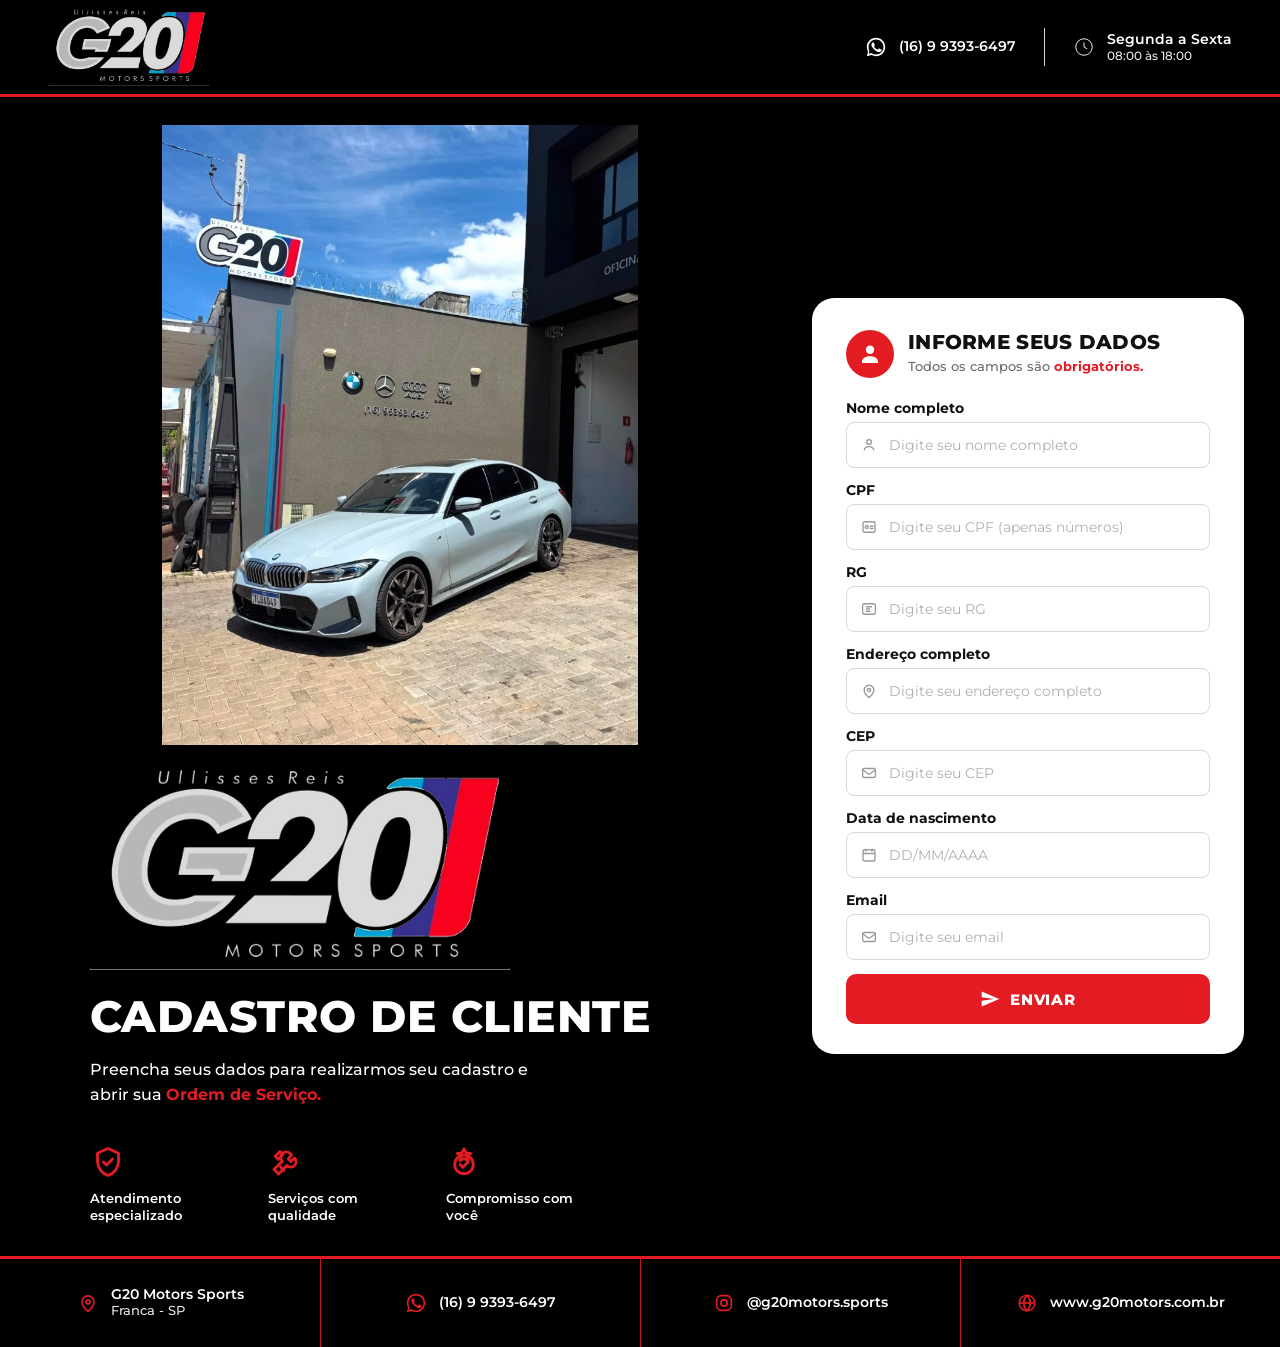
==== cadastro/index.html @ 2b81d5d0 "Coloca a foto da oficina centralizada, nitida e com o site responsivo. Co-authored-by: Cursor <curso" ====
<!DOCTYPE html>
<html lang="pt-BR">
  <head>
    <meta charset="UTF-8" />
    <meta name="viewport" content="width=device-width, initial-scale=1.0" />
    <title>Cadastro de Cliente | G20 Motors Sports</title>
    <meta
      name="description"
      content="Preencha seus dados para cadastro e abertura de Ordem de Serviço na G20 Motors Sports."
    />
    <link rel="icon" href="assets/favicon.png" />
    <link rel="stylesheet" href="css/style.css?v=9" />
  </head>
  <body>
    <header class="site-header">
      <div class="header-inner">
        <a class="logo-lockup logo-lockup--header" href="https://www.g20motors.com.br" target="_blank" rel="noopener">
          <img src="assets/marca-g20.png?v=5" alt="Ulisses Reis G20 Motors Sports" />
        </a>

        <div class="header-meta">
          <a class="header-item" href="https://wa.me/5516993936497" target="_blank" rel="noopener">
            <svg class="whatsapp-icon" viewBox="0 0 24 24" aria-hidden="true">
              <path d="M17.47 14.38c-.27-.14-1.6-.79-1.85-.88-.25-.09-.43-.14-.61.14-.18.27-.7.88-.86 1.06-.16.18-.32.2-.59.07-.27-.14-1.14-.42-2.17-1.34-.8-.71-1.34-1.59-1.5-1.86-.16-.27-.02-.41.12-.55.12-.12.27-.32.41-.48.14-.16.18-.27.27-.45.09-.18.05-.34-.02-.48-.07-.14-.61-1.47-.84-2.01-.22-.53-.45-.46-.61-.47h-.52c-.18 0-.48.07-.73.34-.25.27-.96.94-.96 2.3 0 1.36.99 2.67 1.13 2.86.14.18 1.95 2.98 4.73 4.18 1.76.76 2.45.82 3.33.69.51-.08 1.6-.65 1.83-1.28.23-.63.23-1.17.16-1.28-.07-.11-.25-.18-.52-.32z"/>
              <path d="M12.04 2C6.5 2 2 6.5 2 12.04c0 1.77.46 3.45 1.28 4.91L2 22l5.17-1.26A10.02 10.02 0 0 0 12.04 22C17.58 22 22 17.5 22 11.96 22 6.5 17.58 2 12.04 2zm0 18.15c-1.66 0-3.23-.48-4.55-1.32l-.33-.2-3.07.75.78-2.99-.21-.34A8.13 8.13 0 0 1 3.88 12c0-4.5 3.66-8.16 8.16-8.16 4.5 0 8.16 3.66 8.16 8.16 0 4.5-3.66 8.15-8.16 8.15z"/>
            </svg>
            <div class="header-text">(16) 9 9393-6497</div>
          </a>
          <div class="header-divider"></div>
          <div class="header-item">
            <svg viewBox="0 0 24 24" aria-hidden="true">
              <circle cx="12" cy="12" r="9"></circle>
              <path d="M12 7v5l3.5 2"></path>
            </svg>
            <div class="header-text">
              Segunda a Sexta
              <small>08:00 às 18:00</small>
            </div>
          </div>
        </div>
      </div>
    </header>

    <main>
      <section class="hero">
        <div class="hero-visual">
          <img
            class="hero-photo"
            src="assets/oficina-g20.jpg"
            alt="G20 Motors Sports em Franca"
            width="787"
            height="1024"
          />
          <div class="branding">
            <div class="logo-lockup logo-lockup--hero">
              <img src="assets/marca-g20.png?v=5" alt="Ulisses Reis G20 Motors Sports" />
            </div>
            <h1>CADASTRO DE CLIENTE</h1>
            <p>
              Preencha seus dados para realizarmos seu cadastro e abrir sua
              <span>Ordem de Serviço.</span>
            </p>
            <div class="features">
              <div class="feature">
                <svg viewBox="0 0 24 24" aria-hidden="true">
                  <path d="M12 3 5 6.2v5.3c0 4.3 2.9 8.2 7 9.5 4.1-1.3 7-5.2 7-9.5V6.2L12 3z"></path>
                  <path d="m9 12 2 2 4-4"></path>
                </svg>
                <span>Atendimento especializado</span>
              </div>
              <div class="feature">
                <svg viewBox="0 0 24 24" aria-hidden="true">
                  <path d="M14.7 6.3a3.6 3.6 0 0 0-5.1 5.1L4 16.9 7.1 20l5.5-5.6a3.6 3.6 0 0 0 5.1-5.1l-2.4 2.4-1.8-1.8 2.2-2.6z"></path>
                  <path d="m8.2 15.2 2.4 2.4"></path>
                  <path d="M4.8 8.2 8 5l2 2-3.2 3.2z"></path>
                </svg>
                <span>Serviços com qualidade</span>
              </div>
              <div class="feature">
                <svg viewBox="0 0 24 24" aria-hidden="true">
                  <path d="M12 3.2 13.4 6l3 .2-2.3 2 0.7 2.9L12 9.6 9.2 11.1l.7-2.9L7.6 6.2l3-.2L12 3.2z"></path>
                  <circle cx="12" cy="13.6" r="6.2"></circle>
                  <path d="m9.4 13.7 1.8 1.8 3.5-3.5"></path>
                </svg>
                <span>Compromisso com você</span>
              </div>
            </div>
          </div>
        </div>

        <div class="hero-form">
          <div class="form-card">
            <form id="cadastro-form" novalidate>
              <div class="form-head">
                <div class="form-avatar" aria-hidden="true">
                  <svg viewBox="0 0 24 24">
                    <path d="M12 12a4.2 4.2 0 1 0-4.2-4.2A4.2 4.2 0 0 0 12 12zm0 2.2c-3.6 0-8 1.8-8 5.3V21h16v-1.5c0-3.5-4.4-5.3-8-5.3z"/>
                  </svg>
                </div>
                <div>
                  <h2>INFORME SEUS DADOS</h2>
                  <p>Todos os campos são <span>obrigatórios.</span></p>
                </div>
              </div>

              <div class="field">
                <label for="nome">Nome completo</label>
                <div class="input-wrap">
                  <svg viewBox="0 0 24 24" aria-hidden="true">
                    <circle cx="12" cy="8" r="3.2"></circle>
                    <path d="M5.5 19.2c.8-3.2 3.4-5 6.5-5s5.7 1.8 6.5 5"></path>
                  </svg>
                  <input
                    id="nome"
                    name="nome"
                    type="text"
                    autocomplete="name"
                    placeholder="Digite seu nome completo"
                    maxlength="80"
                    required
                  />
                </div>
                <div class="field-error"></div>
              </div>

              <div class="field">
                <label for="cpf">CPF</label>
                <div class="input-wrap">
                  <svg viewBox="0 0 24 24" aria-hidden="true">
                    <rect x="4" y="5" width="16" height="14" rx="2"></rect>
                    <circle cx="9" cy="12" r="2"></circle>
                    <path d="M13 11h5M13 14h5"></path>
                  </svg>
                  <input
                    id="cpf"
                    name="cpf"
                    type="text"
                    inputmode="numeric"
                    autocomplete="off"
                    placeholder="Digite seu CPF (apenas números)"
                    maxlength="14"
                    required
                  />
                </div>
                <div class="field-error"></div>
              </div>

              <div class="field">
                <label for="rg">RG</label>
                <div class="input-wrap">
                  <svg viewBox="0 0 24 24" aria-hidden="true">
                    <rect x="3.5" y="5" width="17" height="14" rx="2"></rect>
                    <path d="M8 9h8M8 12h5M8 15h6"></path>
                  </svg>
                  <input
                    id="rg"
                    name="rg"
                    type="text"
                    autocomplete="off"
                    placeholder="Digite seu RG"
                    maxlength="20"
                    required
                  />
                </div>
                <div class="field-error"></div>
              </div>

              <div class="field">
                <label for="endereco">Endereço completo</label>
                <div class="input-wrap">
                  <svg viewBox="0 0 24 24" aria-hidden="true">
                    <path d="M12 21s6.5-5.2 6.5-10.2A6.5 6.5 0 0 0 12 4.3 6.5 6.5 0 0 0 5.5 10.8C5.5 15.8 12 21 12 21z"></path>
                    <circle cx="12" cy="10.8" r="2.1"></circle>
                  </svg>
                  <input
                    id="endereco"
                    name="endereco"
                    type="text"
                    autocomplete="street-address"
                    placeholder="Digite seu endereço completo"
                    maxlength="120"
                    required
                  />
                </div>
                <div class="field-error"></div>
              </div>

              <div class="field">
                <label for="cep">CEP</label>
                <div class="input-wrap">
                  <svg viewBox="0 0 24 24" aria-hidden="true">
                    <rect x="3.5" y="6" width="17" height="12" rx="2"></rect>
                    <path d="m4 8 8 6 8-6"></path>
                  </svg>
                  <input
                    id="cep"
                    name="cep"
                    type="text"
                    inputmode="numeric"
                    autocomplete="postal-code"
                    placeholder="Digite seu CEP"
                    maxlength="9"
                    required
                  />
                </div>
                <div class="field-error"></div>
              </div>

              <div class="field">
                <label for="nascimento">Data de nascimento</label>
                <div class="input-wrap">
                  <svg viewBox="0 0 24 24" aria-hidden="true">
                    <rect x="4" y="5" width="16" height="15" rx="2"></rect>
                    <path d="M8 3.5v4M16 3.5v4M4 10h16"></path>
                  </svg>
                  <input
                    id="nascimento"
                    name="nascimento"
                    type="text"
                    inputmode="numeric"
                    placeholder="DD/MM/AAAA"
                    maxlength="10"
                    required
                  />
                </div>
                <div class="field-error"></div>
              </div>

              <div class="field">
                <label for="email">Email</label>
                <div class="input-wrap">
                  <svg viewBox="0 0 24 24" aria-hidden="true">
                    <rect x="3.5" y="6" width="17" height="12" rx="2"></rect>
                    <path d="m4 8 8 6 8-6"></path>
                  </svg>
                  <input
                    id="email"
                    name="email"
                    type="email"
                    autocomplete="email"
                    placeholder="Digite seu email"
                    maxlength="80"
                    required
                  />
                </div>
                <div class="field-error"></div>
              </div>

              <button class="btn-send" id="btn-enviar" type="submit">
                <svg viewBox="0 0 24 24" aria-hidden="true">
                  <path d="M2.01 21 23 12 2.01 3 2 10l15 2-15 2z"/>
                </svg>
                <span>Enviar</span>
              </button>
            </form>
          </div>
        </div>
      </section>
    </main>

    <footer class="site-footer">
      <div class="footer-inner">
        <div class="footer-col">
          <svg viewBox="0 0 24 24" aria-hidden="true">
            <path d="M12 21s6.5-5.2 6.5-10.2A6.5 6.5 0 0 0 12 4.3 6.5 6.5 0 0 0 5.5 10.8C5.5 15.8 12 21 12 21z"></path>
            <circle cx="12" cy="10.8" r="2.1"></circle>
          </svg>
          <div>
            <strong>G20 Motors Sports</strong>
            <small>Franca - SP</small>
          </div>
        </div>
        <a class="footer-col" href="https://wa.me/5516993936497" target="_blank" rel="noopener">
          <svg class="icon-fill" viewBox="0 0 24 24" aria-hidden="true">
            <path d="M17.47 14.38c-.27-.14-1.6-.79-1.85-.88-.25-.09-.43-.14-.61.14-.18.27-.7.88-.86 1.06-.16.18-.32.2-.59.07-.27-.14-1.14-.42-2.17-1.34-.8-.71-1.34-1.59-1.5-1.86-.16-.27-.02-.41.12-.55.12-.12.27-.32.41-.48.14-.16.18-.27.27-.45.09-.18.05-.34-.02-.48-.07-.14-.61-1.47-.84-2.01-.22-.53-.45-.46-.61-.47h-.52c-.18 0-.48.07-.73.34-.25.27-.96.94-.96 2.3 0 1.36.99 2.67 1.13 2.86.14.18 1.95 2.98 4.73 4.18 1.76.76 2.45.82 3.33.69.51-.08 1.6-.65 1.83-1.28.23-.63.23-1.17.16-1.28-.07-.11-.25-.18-.52-.32z"/>
            <path d="M12.04 2C6.5 2 2 6.5 2 12.04c0 1.77.46 3.45 1.28 4.91L2 22l5.17-1.26A10.02 10.02 0 0 0 12.04 22C17.58 22 22 17.5 22 11.96 22 6.5 17.58 2 12.04 2zm0 18.15c-1.66 0-3.23-.48-4.55-1.32l-.33-.2-3.07.75.78-2.99-.21-.34A8.13 8.13 0 0 1 3.88 12c0-4.5 3.66-8.16 8.16-8.16 4.5 0 8.16 3.66 8.16 8.16 0 4.5-3.66 8.15-8.16 8.15z"/>
          </svg>
          <div>
            <span>(16) 9 9393-6497</span>
          </div>
        </a>
        <a class="footer-col" href="https://www.instagram.com/g20motors.sports" target="_blank" rel="noopener">
          <svg viewBox="0 0 24 24" aria-hidden="true">
            <rect x="4" y="4" width="16" height="16" rx="5"></rect>
            <circle cx="12" cy="12" r="3.4"></circle>
            <circle cx="16.6" cy="7.4" r="0.8" fill="#e31c23" stroke="none"></circle>
          </svg>
          <div>
            <span>@g20motors.sports</span>
          </div>
        </a>
        <a class="footer-col" href="https://www.g20motors.com.br" target="_blank" rel="noopener">
          <svg viewBox="0 0 24 24" aria-hidden="true">
            <circle cx="12" cy="12" r="8.5"></circle>
            <path d="M3.5 12h17"></path>
            <path d="M12 3.5c2.4 2.6 3.6 5.5 3.6 8.5s-1.2 5.9-3.6 8.5C9.6 17.9 8.4 15 8.4 12s1.2-5.9 3.6-8.5z"></path>
          </svg>
          <div>
            <span>www.g20motors.com.br</span>
          </div>
        </a>
      </div>
    </footer>

    <script src="js/script.js"></script>
  </body>
</html>
---- cadastro/css/style.css ----
@import url("https://fonts.googleapis.com/css2?family=Montserrat:wght@400;500;600;700;800&family=Oswald:wght@700&display=swap");

:root {
  --red: #e31c23;
  --red-dark: #c4161c;
  --black: #000000;
  --header: #000000;
  --white: #ffffff;
  --text: #111111;
  --muted: #6b6b6b;
  --line: #e31c23;
  --input-border: #d9d9d9;
  --input-icon: #9a9a9a;
  --placeholder: #b0b0b0;
  --radius-card: 22px;
  --radius-input: 8px;
}

*,
*::before,
*::after {
  box-sizing: border-box;
  margin: 0;
  padding: 0;
}

html,
body {
  min-height: 100%;
}

html {
  overflow-x: hidden;
}

body {
  font-family: "Montserrat", Arial, sans-serif;
  background: var(--black);
  color: var(--white);
  -webkit-font-smoothing: antialiased;
  overflow-x: hidden;
}

img {
  max-width: 100%;
  display: block;
}

a {
  color: inherit;
  text-decoration: none;
}

.container {
  width: min(1280px, calc(100% - 64px));
  margin: 0 auto;
}

/* ========== HEADER ========== */
.site-header {
  background: var(--header);
  border-bottom: 3px solid var(--line);
  min-height: 86px;
  display: flex;
  align-items: center;
}

.header-inner {
  display: flex;
  align-items: center;
  justify-content: space-between;
  gap: 24px;
  width: 100%;
  margin: 0 auto;
  padding: 8px 48px;
}

.logo-lockup {
  display: flex;
  align-items: center;
  flex-shrink: 0;
  background: transparent;
}

.logo-lockup img {
  display: block;
  width: auto;
  height: auto;
  max-width: none;
  object-fit: contain;
  background: transparent;
  mix-blend-mode: normal;
}

.logo-lockup--header img {
  height: 78px;
  width: auto;
}

.logo-lockup--hero img {
  width: min(420px, 100%);
  height: auto;
}

.header-meta {
  display: flex;
  align-items: center;
  gap: 28px;
}

.header-item {
  display: flex;
  align-items: center;
  gap: 12px;
  color: var(--white);
}

.header-item svg {
  width: 22px;
  height: 22px;
  flex-shrink: 0;
  stroke: currentColor;
  fill: none;
}

.header-item .whatsapp-icon {
  fill: currentColor;
  stroke: none;
}

.header-text {
  display: flex;
  flex-direction: column;
  line-height: 1.25;
  font-size: 14px;
  font-weight: 600;
}

.header-text small {
  font-size: 12px;
  font-weight: 500;
  opacity: 0.92;
}

.header-divider {
  width: 1px;
  height: 38px;
  background: rgba(255, 255, 255, 0.85);
}

/* ========== HERO ========== */
.hero {
  position: relative;
  display: grid;
  grid-template-columns: minmax(0, 1.15fr) minmax(320px, 480px);
  align-items: stretch;
  min-height: calc(100vh - 86px - 92px);
  background: #000;
}

.hero-visual {
  position: relative;
  display: flex;
  flex-direction: column;
  align-items: center;
  justify-content: center;
  gap: 22px;
  overflow: hidden;
  padding: 28px 24px 32px;
}

.hero-photo {
  width: auto;
  height: auto;
  max-width: min(100%, 787px);
  max-height: min(calc(100vh - 280px), 720px);
  object-fit: contain;
  object-position: center center;
  display: block;
}

.branding {
  width: 100%;
  max-width: 620px;
}

.hero-form {
  display: flex;
  align-items: center;
  justify-content: center;
  padding: 28px 36px 28px 12px;
}

.form-card {
  width: 100%;
  max-width: 470px;
  background: var(--white);
  color: var(--text);
  border-radius: var(--radius-card);
  padding: 32px 34px 30px;
  box-shadow: 0 18px 50px rgba(0, 0, 0, 0.45);
}

.logo-lockup--hero {
  margin-bottom: 22px;
}

.branding h1 {
  font-size: clamp(32px, 3.4vw, 44px);
  font-weight: 800;
  letter-spacing: 0.5px;
  line-height: 1.15;
  margin-bottom: 16px;
  text-transform: uppercase;
}

.branding p {
  font-size: 16px;
  font-weight: 500;
  line-height: 1.55;
  max-width: 460px;
  margin-bottom: 36px;
}

.branding p span {
  color: var(--red);
  font-weight: 700;
}

.features {
  display: flex;
  gap: 28px;
  flex-wrap: wrap;
}

.feature {
  display: flex;
  flex-direction: column;
  align-items: flex-start;
  gap: 10px;
  max-width: 150px;
}

.feature svg {
  width: 36px;
  height: 36px;
  stroke: var(--red);
  fill: none;
  stroke-width: 1.9;
  stroke-linecap: round;
  stroke-linejoin: round;
}

.feature span {
  font-size: 13px;
  font-weight: 600;
  line-height: 1.3;
}

/* ========== FORM ========== */
.form-head {
  display: flex;
  align-items: flex-start;
  gap: 14px;
  margin-bottom: 22px;
}

.form-avatar {
  width: 48px;
  height: 48px;
  border-radius: 50%;
  background: var(--red);
  display: grid;
  place-items: center;
  flex-shrink: 0;
}

.form-avatar svg {
  width: 24px;
  height: 24px;
  fill: #fff;
}

.form-head h2 {
  font-size: 20px;
  font-weight: 800;
  letter-spacing: 0.3px;
  line-height: 1.2;
  text-transform: uppercase;
}

.form-head p {
  margin-top: 4px;
  font-size: 13px;
  color: var(--muted);
  font-weight: 500;
}

.form-head p span {
  color: var(--red);
  font-weight: 700;
}

.field {
  margin-bottom: 14px;
}

.field label {
  display: block;
  font-size: 13.5px;
  font-weight: 700;
  margin-bottom: 6px;
  color: #111;
}

.input-wrap {
  position: relative;
}

.input-wrap svg {
  position: absolute;
  left: 14px;
  top: 50%;
  transform: translateY(-50%);
  width: 18px;
  height: 18px;
  stroke: var(--input-icon);
  fill: none;
  stroke-width: 1.8;
  pointer-events: none;
}

.input-wrap input {
  width: 100%;
  height: 46px;
  border: 1px solid var(--input-border);
  border-radius: var(--radius-input);
  padding: 0 14px 0 42px;
  font-family: inherit;
  font-size: 14px;
  color: var(--text);
  background: #fff;
  outline: none;
  transition: border-color 0.2s, box-shadow 0.2s;
}

.input-wrap input::placeholder {
  color: var(--placeholder);
  font-weight: 400;
}

.input-wrap input:focus {
  border-color: var(--red);
  box-shadow: 0 0 0 3px rgba(227, 28, 35, 0.12);
}

.input-wrap input.error {
  border-color: var(--red);
}

.field-error {
  display: none;
  color: var(--red);
  font-size: 11px;
  font-weight: 600;
  margin-top: 4px;
}

.field-error.show {
  display: block;
}

.btn-send {
  width: 100%;
  margin-top: 8px;
  height: 50px;
  border: 0;
  border-radius: 10px;
  background: var(--red);
  color: #fff;
  font-family: inherit;
  font-size: 15px;
  font-weight: 800;
  letter-spacing: 0.8px;
  text-transform: uppercase;
  cursor: pointer;
  display: flex;
  align-items: center;
  justify-content: center;
  gap: 10px;
  transition: background 0.2s, transform 0.15s;
}

.btn-send svg {
  width: 20px;
  height: 20px;
  fill: currentColor;
}

.btn-send:hover {
  background: var(--red-dark);
}

.btn-send:active {
  transform: scale(0.985);
}

.btn-send:disabled {
  opacity: 0.75;
  cursor: wait;
}

/* ========== FOOTER ========== */
.site-footer {
  background: #000;
  border-top: 3px solid var(--line);
}

.footer-inner {
  width: 100%;
  margin: 0 auto;
  display: grid;
  grid-template-columns: repeat(4, 1fr);
  min-height: 88px;
}

.footer-col {
  display: flex;
  align-items: center;
  justify-content: center;
  gap: 12px;
  padding: 18px 12px;
  text-align: left;
}

.footer-col + .footer-col {
  border-left: 1px solid rgba(227, 28, 35, 0.85);
}

.footer-col svg {
  width: 22px;
  height: 22px;
  flex-shrink: 0;
  stroke: var(--red);
  fill: none;
  stroke-width: 1.8;
}

.footer-col .icon-fill {
  fill: var(--red);
  stroke: none;
}

.footer-col div {
  display: flex;
  flex-direction: column;
  line-height: 1.3;
}

.footer-col strong,
.footer-col span {
  font-size: 13.5px;
  font-weight: 600;
}

.footer-col small {
  font-size: 12.5px;
  font-weight: 500;
  opacity: 0.9;
}

.footer-col:hover {
  color: #fff;
}

/* ========== RESPONSIVE ========== */
@media (max-width: 1100px) {
  .hero {
    grid-template-columns: minmax(0, 1fr) minmax(300px, 420px);
  }

  .hero-photo {
    max-height: min(calc(100vh - 300px), 560px);
  }

  .branding h1 {
    font-size: 32px;
  }

  .header-inner {
    padding: 8px 24px;
  }
}

@media (max-width: 860px) {
  .header-inner {
    padding: 10px 16px;
    flex-wrap: wrap;
    justify-content: center;
    gap: 10px;
  }

  .header-meta {
    gap: 16px;
    flex-wrap: wrap;
    justify-content: center;
  }

  .logo-lockup--header img {
    height: 58px;
  }

  .hero {
    grid-template-columns: 1fr;
    min-height: auto;
  }

  .hero-visual {
    padding: 20px 16px 8px;
    gap: 16px;
  }

  .hero-photo {
    max-width: min(100%, 420px);
    max-height: 48vh;
  }

  .branding {
    text-align: center;
    max-width: none;
  }

  .logo-lockup--hero {
    justify-content: center;
    margin: 0 auto 18px;
  }

  .logo-lockup--hero img {
    width: min(240px, 78%);
  }

  .branding p {
    margin-left: auto;
    margin-right: auto;
  }

  .features {
    justify-content: center;
  }

  .feature {
    align-items: center;
    text-align: center;
  }

  .hero-form {
    padding: 12px 16px 28px;
  }

  .form-card {
    padding: 26px 18px 24px;
    max-width: 100%;
  }

  .footer-inner {
    grid-template-columns: 1fr 1fr;
  }

  .footer-col:nth-child(3),
  .footer-col:nth-child(4) {
    border-top: 1px solid rgba(227, 28, 35, 0.45);
  }

  .footer-col:nth-child(3) {
    border-left: 0;
  }
}

@media (max-width: 520px) {
  .header-text {
    font-size: 12px;
  }

  .header-divider {
    display: none;
  }

  .hero-photo {
    max-height: 38vh;
  }

  .branding h1 {
    font-size: 26px;
  }

  .footer-inner {
    grid-template-columns: 1fr;
  }

  .footer-col + .footer-col {
    border-left: 0;
    border-top: 1px solid rgba(227, 28, 35, 0.45);
  }

  .form-head h2 {
    font-size: 17px;
  }
}
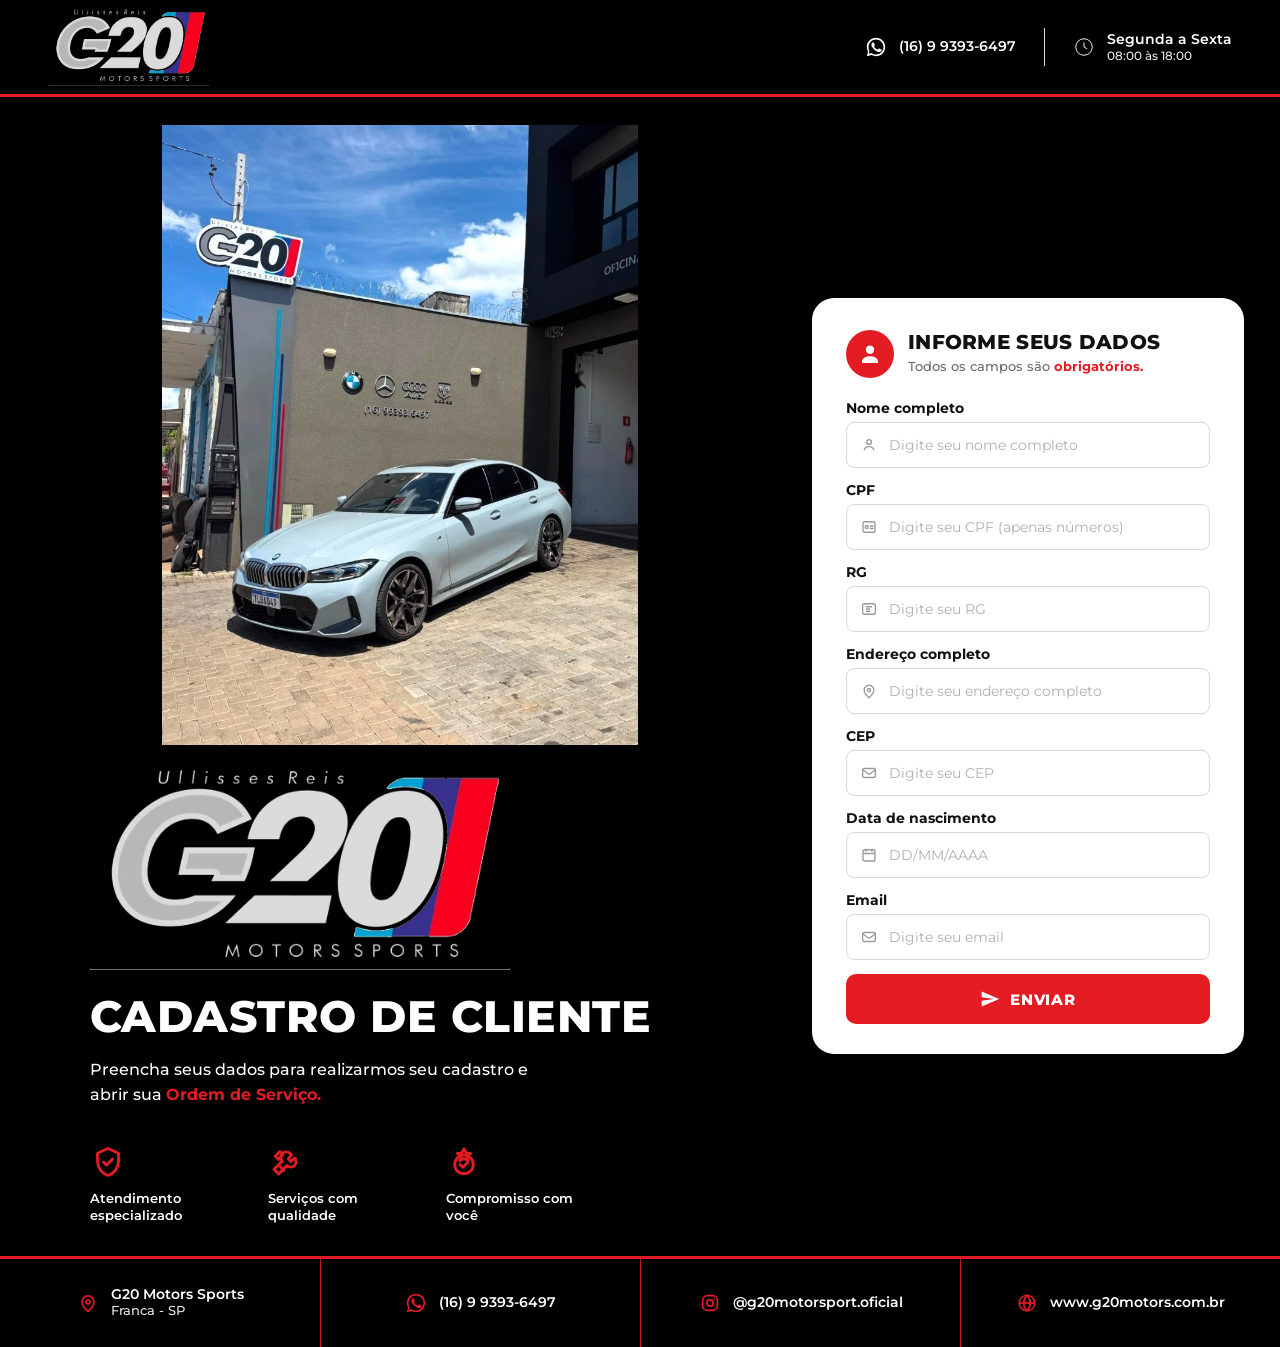
==== commit 7bd166af: "Corrige o link do Instagram para o perfil oficial. Co-authored-by: Cursor <cursoragent@cursor.com>" ====
--- a/cadastro/index.html
+++ b/cadastro/index.html
@@ -279,14 +279,14 @@
             <span>(16) 9 9393-6497</span>
           </div>
         </a>
-        <a class="footer-col" href="https://www.instagram.com/g20motors.sports" target="_blank" rel="noopener">
+        <a class="footer-col" href="https://www.instagram.com/g20motorsport.oficial/" target="_blank" rel="noopener">
           <svg viewBox="0 0 24 24" aria-hidden="true">
             <rect x="4" y="4" width="16" height="16" rx="5"></rect>
             <circle cx="12" cy="12" r="3.4"></circle>
             <circle cx="16.6" cy="7.4" r="0.8" fill="#e31c23" stroke="none"></circle>
           </svg>
           <div>
-            <span>@g20motors.sports</span>
+            <span>@g20motorsport.oficial</span>
           </div>
         </a>
         <a class="footer-col" href="https://www.g20motors.com.br" target="_blank" rel="noopener">
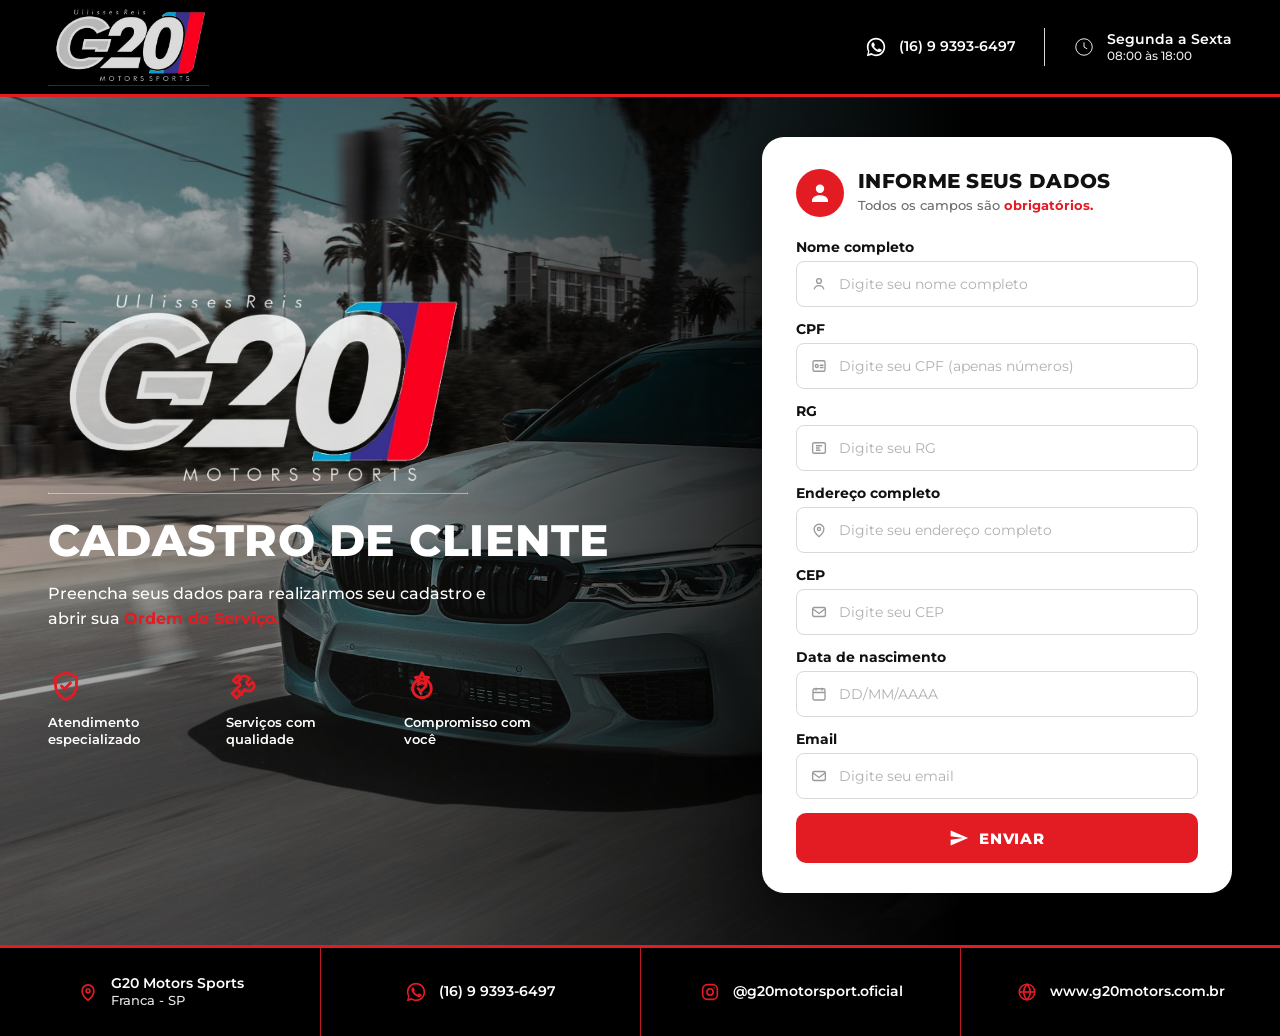
==== commit 0f523273: "Restaura a imagem original da BMW como fundo do cadastro. Co-authored-by: Cursor <cursoragent@cursor" ====
--- a/cadastro/index.html
+++ b/cadastro/index.html
@@ -9,7 +9,7 @@
       content="Preencha seus dados para cadastro e abertura de Ordem de Serviço na G20 Motors Sports."
     />
     <link rel="icon" href="assets/favicon.png" />
-    <link rel="stylesheet" href="css/style.css?v=9" />
+    <link rel="stylesheet" href="css/style.css?v=11" />
   </head>
   <body>
     <header class="site-header">
@@ -43,14 +43,7 @@
 
     <main>
       <section class="hero">
-        <div class="hero-visual">
-          <img
-            class="hero-photo"
-            src="assets/oficina-g20.jpg"
-            alt="G20 Motors Sports em Franca"
-            width="787"
-            height="1024"
-          />
+        <div class="hero-inner">
           <div class="branding">
             <div class="logo-lockup logo-lockup--hero">
               <img src="assets/marca-g20.png?v=5" alt="Ulisses Reis G20 Motors Sports" />
@@ -86,9 +79,7 @@
               </div>
             </div>
           </div>
-        </div>
-
-        <div class="hero-form">
+
           <div class="form-card">
             <form id="cadastro-form" novalidate>
               <div class="form-head">
@@ -279,7 +270,12 @@
             <span>(16) 9 9393-6497</span>
           </div>
         </a>
-        <a class="footer-col" href="https://www.instagram.com/g20motorsport.oficial/" target="_blank" rel="noopener">
+        <a
+          class="footer-col"
+          href="https://www.instagram.com/g20motorsport.oficial/"
+          target="_blank"
+          rel="noopener noreferrer"
+        >
           <svg viewBox="0 0 24 24" aria-hidden="true">
             <rect x="4" y="4" width="16" height="16" rx="5"></rect>
             <circle cx="12" cy="12" r="3.4"></circle>
--- a/cadastro/css/style.css
+++ b/cadastro/css/style.css
@@ -151,44 +151,36 @@
 /* ========== HERO ========== */
 .hero {
   position: relative;
+  overflow: hidden;
+  background-color: #000;
+  background-image:
+    linear-gradient(
+      90deg,
+      rgba(0, 0, 0, 0.22) 0%,
+      rgba(0, 0, 0, 0.38) 30%,
+      rgba(0, 0, 0, 0.82) 58%,
+      #000 76%
+    ),
+    url("../assets/fundo-bmw.jpg");
+  background-size: cover;
+  background-position: 18% center;
+  background-repeat: no-repeat;
+}
+
+.hero-inner {
+  width: 100%;
+  margin: 0 auto;
   display: grid;
-  grid-template-columns: minmax(0, 1.15fr) minmax(320px, 480px);
-  align-items: stretch;
+  grid-template-columns: 1fr minmax(320px, 470px);
+  gap: 48px;
+  align-items: center;
+  padding: 40px 48px 52px;
   min-height: calc(100vh - 86px - 92px);
-  background: #000;
-}
-
-.hero-visual {
-  position: relative;
-  display: flex;
-  flex-direction: column;
-  align-items: center;
-  justify-content: center;
-  gap: 22px;
-  overflow: hidden;
-  padding: 28px 24px 32px;
-}
-
-.hero-photo {
-  width: auto;
-  height: auto;
-  max-width: min(100%, 787px);
-  max-height: min(calc(100vh - 280px), 720px);
-  object-fit: contain;
-  object-position: center center;
-  display: block;
 }
 
 .branding {
-  width: 100%;
   max-width: 620px;
-}
-
-.hero-form {
-  display: flex;
-  align-items: center;
-  justify-content: center;
-  padding: 28px 36px 28px 12px;
+  padding-top: 8px;
 }
 
 .form-card {
@@ -431,6 +423,7 @@
   gap: 12px;
   padding: 18px 12px;
   text-align: left;
+  cursor: pointer;
 }
 
 .footer-col + .footer-col {
@@ -475,12 +468,10 @@
 
 /* ========== RESPONSIVE ========== */
 @media (max-width: 1100px) {
-  .hero {
-    grid-template-columns: minmax(0, 1fr) minmax(300px, 420px);
-  }
-
-  .hero-photo {
-    max-height: min(calc(100vh - 300px), 560px);
+  .hero-inner {
+    grid-template-columns: 1fr minmax(300px, 420px);
+    gap: 32px;
+    padding: 32px 24px 40px;
   }
 
   .branding h1 {
@@ -511,18 +502,16 @@
   }
 
   .hero {
+    background-image:
+      linear-gradient(180deg, rgba(0, 0, 0, 0.35) 0%, rgba(0, 0, 0, 0.72) 42%, #000 100%),
+      url("../assets/fundo-bmw.jpg");
+    background-position: center 30%;
+  }
+
+  .hero-inner {
     grid-template-columns: 1fr;
+    padding: 28px 16px 40px;
     min-height: auto;
-  }
-
-  .hero-visual {
-    padding: 20px 16px 8px;
-    gap: 16px;
-  }
-
-  .hero-photo {
-    max-width: min(100%, 420px);
-    max-height: 48vh;
   }
 
   .branding {
@@ -553,10 +542,6 @@
     text-align: center;
   }
 
-  .hero-form {
-    padding: 12px 16px 28px;
-  }
-
   .form-card {
     padding: 26px 18px 24px;
     max-width: 100%;
@@ -585,10 +570,6 @@
     display: none;
   }
 
-  .hero-photo {
-    max-height: 38vh;
-  }
-
   .branding h1 {
     font-size: 26px;
   }
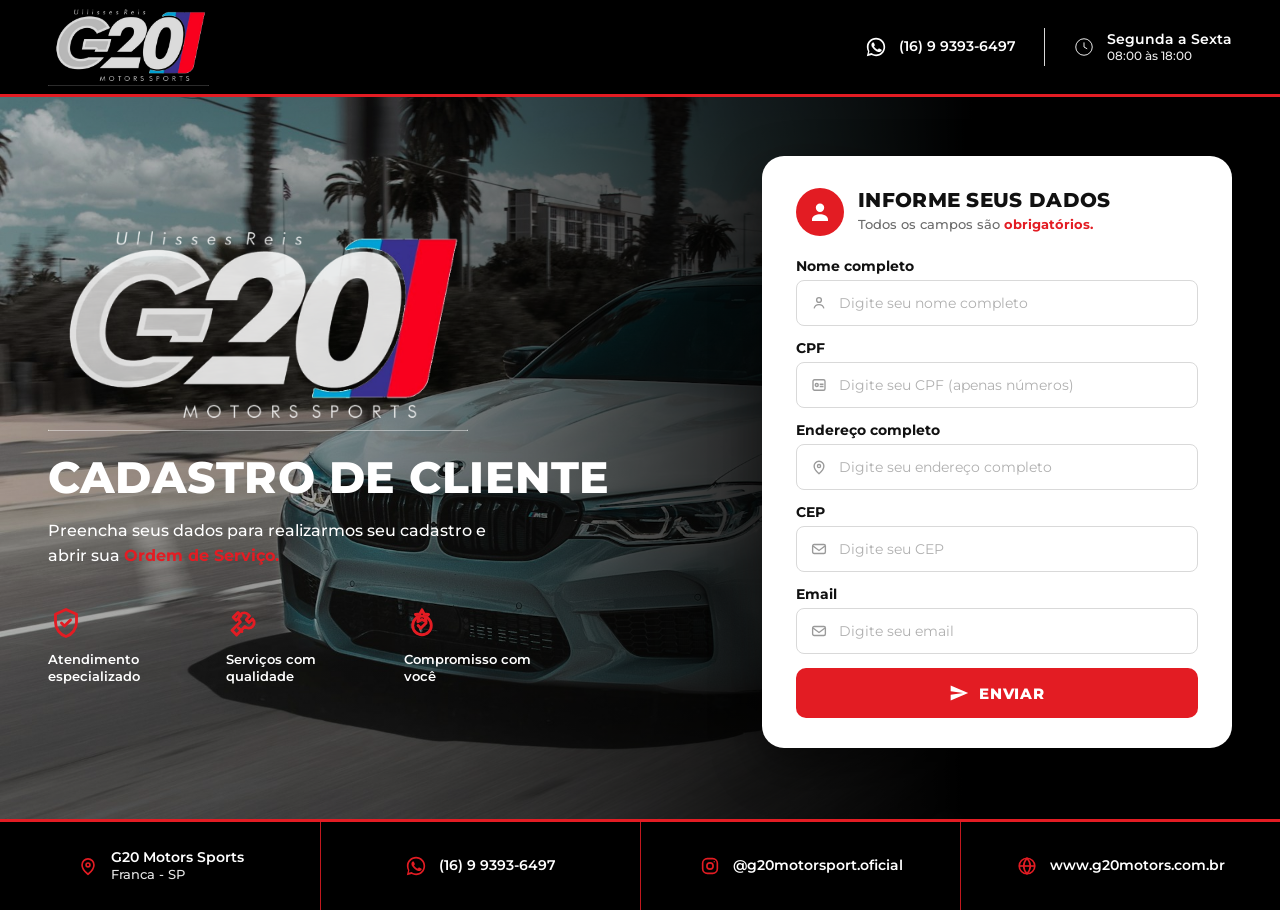
==== commit 6da76fa3: "Remove RG e data de nascimento e exige todos os campos para enviar. Co-authored-by: Cursor <cursorag" ====
--- a/cadastro/index.html
+++ b/cadastro/index.html
@@ -9,7 +9,8 @@
       content="Preencha seus dados para cadastro e abertura de Ordem de Serviço na G20 Motors Sports."
     />
     <link rel="icon" href="assets/favicon.png" />
-    <link rel="stylesheet" href="css/style.css?v=11" />
+    <link rel="stylesheet" href="css/style.css?v=13" />
+    <link rel="preload" as="image" href="assets/bmw-inicio.jpg?v=12" />
   </head>
   <body>
     <header class="site-header">
@@ -137,26 +138,6 @@
               </div>
 
               <div class="field">
-                <label for="rg">RG</label>
-                <div class="input-wrap">
-                  <svg viewBox="0 0 24 24" aria-hidden="true">
-                    <rect x="3.5" y="5" width="17" height="14" rx="2"></rect>
-                    <path d="M8 9h8M8 12h5M8 15h6"></path>
-                  </svg>
-                  <input
-                    id="rg"
-                    name="rg"
-                    type="text"
-                    autocomplete="off"
-                    placeholder="Digite seu RG"
-                    maxlength="20"
-                    required
-                  />
-                </div>
-                <div class="field-error"></div>
-              </div>
-
-              <div class="field">
                 <label for="endereco">Endereço completo</label>
                 <div class="input-wrap">
                   <svg viewBox="0 0 24 24" aria-hidden="true">
@@ -191,26 +172,6 @@
                     autocomplete="postal-code"
                     placeholder="Digite seu CEP"
                     maxlength="9"
-                    required
-                  />
-                </div>
-                <div class="field-error"></div>
-              </div>
-
-              <div class="field">
-                <label for="nascimento">Data de nascimento</label>
-                <div class="input-wrap">
-                  <svg viewBox="0 0 24 24" aria-hidden="true">
-                    <rect x="4" y="5" width="16" height="15" rx="2"></rect>
-                    <path d="M8 3.5v4M16 3.5v4M4 10h16"></path>
-                  </svg>
-                  <input
-                    id="nascimento"
-                    name="nascimento"
-                    type="text"
-                    inputmode="numeric"
-                    placeholder="DD/MM/AAAA"
-                    maxlength="10"
                     required
                   />
                 </div>
@@ -298,6 +259,6 @@
       </div>
     </footer>
 
-    <script src="js/script.js"></script>
+    <script src="js/script.js?v=13"></script>
   </body>
 </html>
--- a/cadastro/css/style.css
+++ b/cadastro/css/style.css
@@ -161,7 +161,7 @@
       rgba(0, 0, 0, 0.82) 58%,
       #000 76%
     ),
-    url("../assets/fundo-bmw.jpg");
+    url("../assets/bmw-inicio.jpg?v=12");
   background-size: cover;
   background-position: 18% center;
   background-repeat: no-repeat;
@@ -504,7 +504,7 @@
   .hero {
     background-image:
       linear-gradient(180deg, rgba(0, 0, 0, 0.35) 0%, rgba(0, 0, 0, 0.72) 42%, #000 100%),
-      url("../assets/fundo-bmw.jpg");
+      url("../assets/bmw-inicio.jpg?v=12");
     background-position: center 30%;
   }
 
